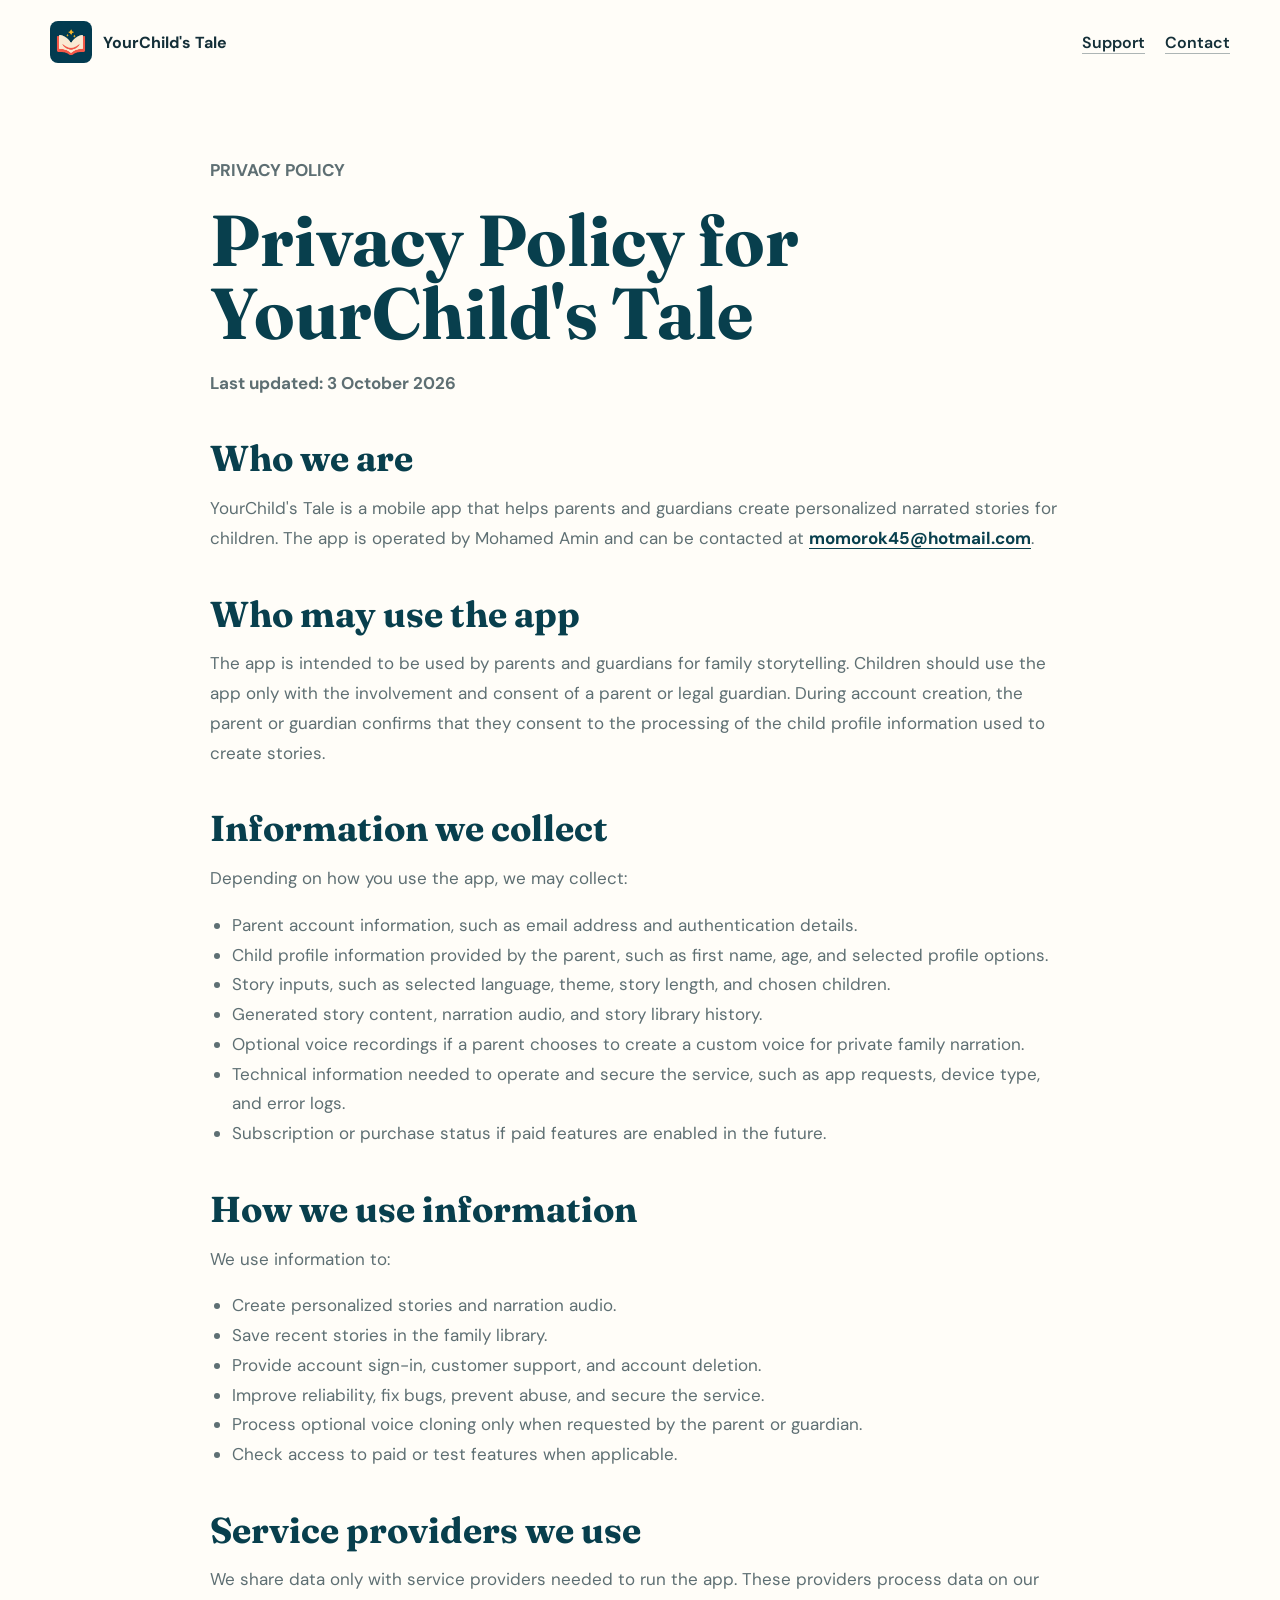
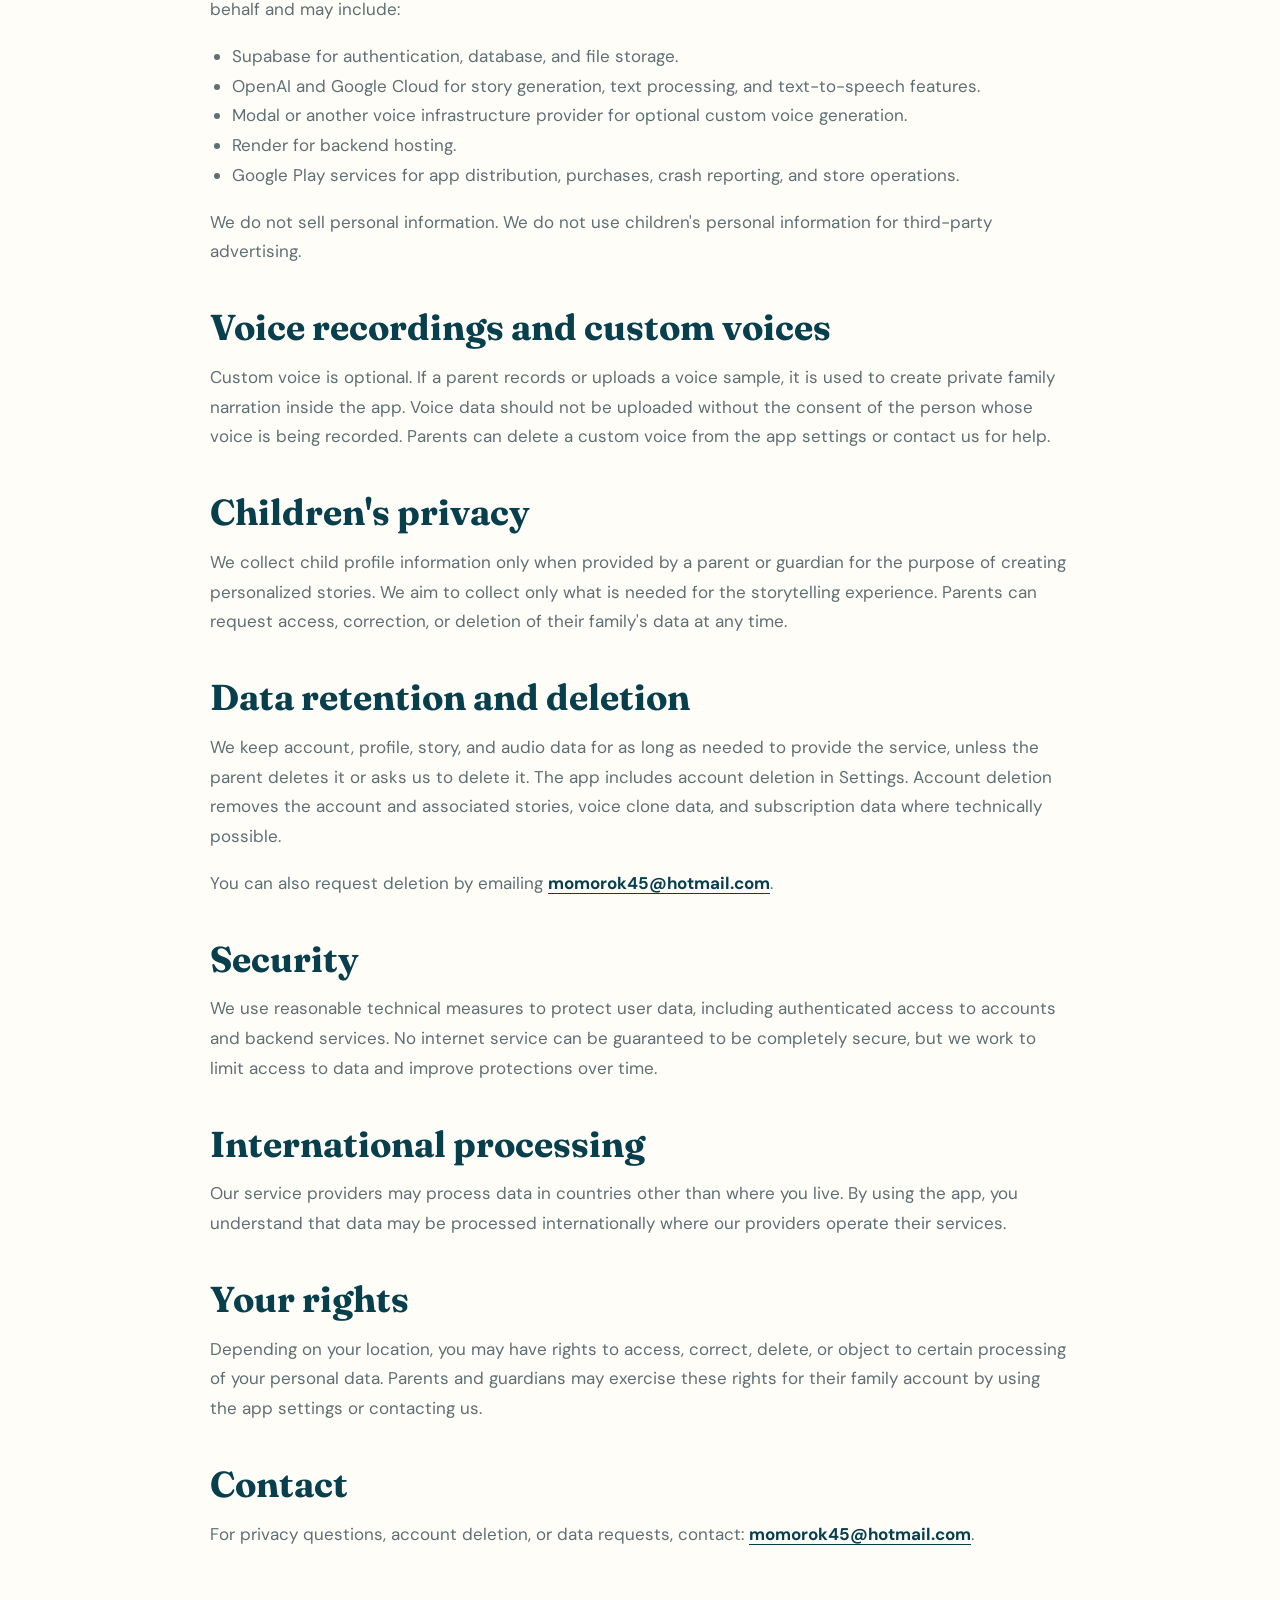
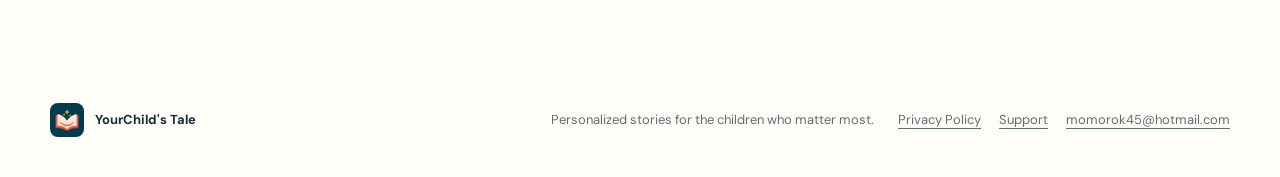
==== privacy.html @ 171b990e "Add privacy and support pages" ====
<!doctype html>
<html lang="en">
  <head>
    <meta charset="UTF-8" />
    <meta name="viewport" content="width=device-width, initial-scale=1.0" />
    <meta
      name="description"
      content="Privacy Policy for YourChild's Tale, a personalized narrated stories app for families."
    />
    <meta name="theme-color" content="#083f4d" />
    <title>Privacy Policy | YourChild's Tale</title>
    <link rel="icon" type="image/png" href="assets/logo.png" />
    <link rel="preconnect" href="https://fonts.googleapis.com" />
    <link rel="preconnect" href="https://fonts.gstatic.com" crossorigin />
    <link
      href="https://fonts.googleapis.com/css2?family=DM+Sans:wght@400;500;600;700&family=Fraunces:opsz,wght@9..144,600;9..144,700&display=swap"
      rel="stylesheet"
    />
    <link rel="stylesheet" href="styles.css" />
  </head>
  <body class="legal-page">
    <header class="site-header legal-header">
      <a class="brand" href="index.html" aria-label="YourChild's Tale home">
        <img src="assets/logo.png" alt="" />
        <span>YourChild's Tale</span>
      </a>
      <nav class="header-nav" aria-label="Legal navigation">
        <a class="header-link" href="support.html">Support</a>
        <a class="header-link" href="mailto:momorok45@hotmail.com">Contact</a>
      </nav>
    </header>

    <main class="legal">
      <p class="eyebrow">Privacy Policy</p>
      <h1>Privacy Policy for YourChild's Tale</h1>
      <p class="legal-updated">Last updated: 3 October 2026</p>

      <section>
        <h2>Who we are</h2>
        <p>
          YourChild's Tale is a mobile app that helps parents and guardians create
          personalized narrated stories for children. The app is operated by Mohamed Amin
          and can be contacted at <a href="mailto:momorok45@hotmail.com">momorok45@hotmail.com</a>.
        </p>
      </section>

      <section>
        <h2>Who may use the app</h2>
        <p>
          The app is intended to be used by parents and guardians for family storytelling.
          Children should use the app only with the involvement and consent of a parent or
          legal guardian. During account creation, the parent or guardian confirms that they
          consent to the processing of the child profile information used to create stories.
        </p>
      </section>

      <section>
        <h2>Information we collect</h2>
        <p>Depending on how you use the app, we may collect:</p>
        <ul>
          <li>Parent account information, such as email address and authentication details.</li>
          <li>Child profile information provided by the parent, such as first name, age, and selected profile options.</li>
          <li>Story inputs, such as selected language, theme, story length, and chosen children.</li>
          <li>Generated story content, narration audio, and story library history.</li>
          <li>Optional voice recordings if a parent chooses to create a custom voice for private family narration.</li>
          <li>Technical information needed to operate and secure the service, such as app requests, device type, and error logs.</li>
          <li>Subscription or purchase status if paid features are enabled in the future.</li>
        </ul>
      </section>

      <section>
        <h2>How we use information</h2>
        <p>We use information to:</p>
        <ul>
          <li>Create personalized stories and narration audio.</li>
          <li>Save recent stories in the family library.</li>
          <li>Provide account sign-in, customer support, and account deletion.</li>
          <li>Improve reliability, fix bugs, prevent abuse, and secure the service.</li>
          <li>Process optional voice cloning only when requested by the parent or guardian.</li>
          <li>Check access to paid or test features when applicable.</li>
        </ul>
      </section>

      <section>
        <h2>Service providers we use</h2>
        <p>
          We share data only with service providers needed to run the app. These providers
          process data on our behalf and may include:
        </p>
        <ul>
          <li>Supabase for authentication, database, and file storage.</li>
          <li>OpenAI and Google Cloud for story generation, text processing, and text-to-speech features.</li>
          <li>Modal or another voice infrastructure provider for optional custom voice generation.</li>
          <li>Render for backend hosting.</li>
          <li>Google Play services for app distribution, purchases, crash reporting, and store operations.</li>
        </ul>
        <p>
          We do not sell personal information. We do not use children's personal information
          for third-party advertising.
        </p>
      </section>

      <section>
        <h2>Voice recordings and custom voices</h2>
        <p>
          Custom voice is optional. If a parent records or uploads a voice sample, it is used
          to create private family narration inside the app. Voice data should not be uploaded
          without the consent of the person whose voice is being recorded. Parents can delete a
          custom voice from the app settings or contact us for help.
        </p>
      </section>

      <section>
        <h2>Children's privacy</h2>
        <p>
          We collect child profile information only when provided by a parent or guardian for
          the purpose of creating personalized stories. We aim to collect only what is needed
          for the storytelling experience. Parents can request access, correction, or deletion
          of their family's data at any time.
        </p>
      </section>

      <section>
        <h2>Data retention and deletion</h2>
        <p>
          We keep account, profile, story, and audio data for as long as needed to provide the
          service, unless the parent deletes it or asks us to delete it. The app includes account
          deletion in Settings. Account deletion removes the account and associated stories,
          voice clone data, and subscription data where technically possible.
        </p>
        <p>
          You can also request deletion by emailing
          <a href="mailto:momorok45@hotmail.com">momorok45@hotmail.com</a>.
        </p>
      </section>

      <section>
        <h2>Security</h2>
        <p>
          We use reasonable technical measures to protect user data, including authenticated
          access to accounts and backend services. No internet service can be guaranteed to be
          completely secure, but we work to limit access to data and improve protections over time.
        </p>
      </section>

      <section>
        <h2>International processing</h2>
        <p>
          Our service providers may process data in countries other than where you live. By using
          the app, you understand that data may be processed internationally where our providers
          operate their services.
        </p>
      </section>

      <section>
        <h2>Your rights</h2>
        <p>
          Depending on your location, you may have rights to access, correct, delete, or object to
          certain processing of your personal data. Parents and guardians may exercise these rights
          for their family account by using the app settings or contacting us.
        </p>
      </section>

      <section>
        <h2>Contact</h2>
        <p>
          For privacy questions, account deletion, or data requests, contact:
          <a href="mailto:momorok45@hotmail.com">momorok45@hotmail.com</a>.
        </p>
      </section>
    </main>

    <footer>
      <div class="brand footer-brand">
        <img src="assets/logo.png" alt="" />
        <span>YourChild's Tale</span>
      </div>
      <p>Personalized stories for the children who matter most.</p>
      <div class="footer-links">
        <a href="privacy.html">Privacy Policy</a>
        <a href="support.html">Support</a>
        <a href="mailto:momorok45@hotmail.com">momorok45@hotmail.com</a>
      </div>
    </footer>
  </body>
</html>
---- styles.css ----
:root {
  --ink: #142f38;
  --muted: #5e6f73;
  --deep: #083f4d;
  --deep-2: #0c5967;
  --coral: #fb5a4f;
  --gold: #ffbd32;
  --paper: #fffaf0;
  --white: #ffffff;
  --line: rgba(20, 47, 56, 0.14);
}

* {
  box-sizing: border-box;
}

html {
  scroll-behavior: smooth;
}

body {
  margin: 0;
  color: var(--ink);
  background: var(--paper);
  font-family: "DM Sans", sans-serif;
  letter-spacing: 0;
}

a {
  color: inherit;
}

.site-header {
  position: absolute;
  z-index: 10;
  top: 0;
  left: 50%;
  width: min(1180px, calc(100% - 40px));
  height: 84px;
  display: flex;
  align-items: center;
  justify-content: space-between;
  transform: translateX(-50%);
  color: var(--white);
}

.brand {
  display: inline-flex;
  align-items: center;
  gap: 11px;
  color: inherit;
  font-weight: 700;
  text-decoration: none;
}

.brand img {
  width: 42px;
  height: 42px;
  border-radius: 8px;
}

.header-nav {
  display: inline-flex;
  align-items: center;
  gap: 20px;
}

.header-link {
  font-weight: 600;
  text-underline-offset: 5px;
  text-decoration-color: rgba(255, 255, 255, 0.48);
}

.hero {
  min-height: 760px;
  padding: 130px max(24px, calc((100vw - 1180px) / 2)) 80px;
  display: grid;
  grid-template-columns: minmax(0, 1.04fr) minmax(360px, 0.96fr);
  align-items: center;
  gap: 64px;
  overflow: hidden;
  color: var(--white);
  background: var(--deep);
}

.hero-copy {
  position: relative;
  z-index: 2;
  max-width: 650px;
}

.eyebrow {
  margin: 0 0 18px;
  color: var(--coral);
  font-size: 13px;
  font-weight: 700;
  text-transform: uppercase;
}

.hero .eyebrow {
  color: #ffcec7;
}

h1,
h2 {
  margin: 0;
  font-family: "Fraunces", serif;
  font-weight: 700;
  line-height: 1.02;
}

h1 {
  max-width: 760px;
  font-size: clamp(58px, 7vw, 104px);
}

.hero-line {
  margin: 18px 0 0;
  color: var(--gold);
  font-family: "Fraunces", serif;
  font-size: clamp(24px, 3vw, 36px);
  font-weight: 600;
}

.hero-description {
  max-width: 590px;
  margin: 24px 0 0;
  color: rgba(255, 255, 255, 0.8);
  font-size: 19px;
  line-height: 1.65;
}

.hero-actions {
  display: flex;
  flex-wrap: wrap;
  gap: 12px;
  margin-top: 34px;
}

.button {
  min-height: 50px;
  padding: 0 22px;
  display: inline-flex;
  align-items: center;
  justify-content: center;
  border: 1px solid rgba(255, 255, 255, 0.25);
  border-radius: 6px;
  font-weight: 700;
  text-decoration: none;
  transition: transform 160ms ease, background 160ms ease;
}

.button:hover {
  transform: translateY(-2px);
}

.button-primary {
  border-color: var(--coral);
  background: var(--coral);
}

.button-secondary {
  background: transparent;
}

.languages {
  margin-top: 40px;
  display: flex;
  flex-wrap: wrap;
  gap: 10px 20px;
  color: rgba(255, 255, 255, 0.68);
  font-size: 14px;
  font-weight: 600;
}

.languages span:not(:last-child)::after {
  content: "·";
  margin-left: 20px;
  color: var(--gold);
}

.product-visual {
  position: relative;
  min-height: 560px;
  display: grid;
  place-items: center;
}

.orbit {
  position: absolute;
  border: 1px solid rgba(255, 255, 255, 0.12);
  border-radius: 50%;
}

.orbit-one {
  width: 490px;
  height: 490px;
}

.orbit-two {
  width: 610px;
  height: 610px;
  border-color: rgba(255, 189, 50, 0.14);
}

.phone {
  position: relative;
  z-index: 2;
  width: min(350px, 88vw);
  min-height: 610px;
  padding: 18px 20px 24px;
  border: 8px solid #17343c;
  border-radius: 36px;
  color: var(--ink);
  background: #fffaf2;
  box-shadow: 0 35px 80px rgba(0, 0, 0, 0.34);
  transform: rotate(2deg);
}

.phone-top {
  display: flex;
  justify-content: space-between;
  color: var(--muted);
  font-size: 11px;
  font-weight: 700;
}

.app-heading {
  margin-top: 24px;
  display: flex;
  align-items: center;
  gap: 12px;
}

.app-heading img {
  width: 48px;
  height: 48px;
  border-radius: 8px;
}

.app-heading small,
.children-row small {
  display: block;
  color: var(--muted);
  font-size: 10px;
  font-weight: 700;
}

.app-heading strong {
  display: block;
  margin-top: 3px;
  font-family: "Fraunces", serif;
  font-size: 21px;
}

.children-row {
  margin-top: 22px;
  padding: 12px;
  display: grid;
  grid-template-columns: 34px 1fr 34px 1fr;
  align-items: center;
  gap: 8px;
  border: 1px solid var(--line);
  border-radius: 7px;
  background: var(--white);
}

.avatar {
  width: 34px;
  height: 34px;
  display: grid;
  place-items: center;
  border-radius: 50%;
  color: var(--white);
  background: var(--coral);
  font-size: 12px;
  font-weight: 700;
}

.avatar.companion {
  background: var(--deep-2);
}

.story-art {
  height: 215px;
  margin-top: 18px;
  padding: 24px;
  display: flex;
  flex-direction: column;
  align-items: center;
  justify-content: center;
  border-radius: 7px;
  color: var(--white);
  text-align: center;
  background: #116373;
}

.story-art .stars {
  color: var(--gold);
  font-size: 22px;
}

.lantern {
  width: 56px;
  height: 78px;
  margin: 16px 0;
  display: grid;
  place-items: center;
  border: 4px solid var(--gold);
  border-radius: 24px 24px 10px 10px;
  color: var(--gold);
  box-shadow: 0 0 28px rgba(255, 189, 50, 0.5);
}

.story-art p {
  margin: 0;
  font-family: "Fraunces", serif;
  font-size: 16px;
}

.player {
  margin-top: 18px;
  display: grid;
  grid-template-columns: 44px 1fr auto;
  align-items: center;
  gap: 12px;
}

.player button {
  width: 44px;
  height: 44px;
  border: 0;
  border-radius: 50%;
  color: var(--white);
  background: var(--coral);
  cursor: default;
}

.wave {
  height: 36px;
  display: flex;
  align-items: center;
  gap: 4px;
}

.wave i {
  width: 3px;
  height: 12px;
  display: block;
  border-radius: 3px;
  background: var(--deep-2);
}

.wave i:nth-child(2n) { height: 24px; }
.wave i:nth-child(3n) { height: 32px; }
.wave i:nth-child(4n) { height: 18px; }

.player span {
  color: var(--muted);
  font-size: 11px;
}

.story-excerpt {
  margin: 17px 0 0;
  color: var(--muted);
  font-size: 12px;
  line-height: 1.55;
}

.signal-band {
  min-height: 150px;
  padding: 36px max(24px, calc((100vw - 1180px) / 2));
  display: grid;
  grid-template-columns: repeat(4, 1fr);
  gap: 20px;
  color: var(--white);
  background: var(--coral);
}

.signal-band div {
  min-width: 0;
  padding-left: 24px;
  border-left: 1px solid rgba(255, 255, 255, 0.35);
}

.signal-band strong,
.signal-band span {
  display: block;
}

.signal-band strong {
  font-family: "Fraunces", serif;
  font-size: 30px;
}

.signal-band span {
  margin-top: 5px;
  color: rgba(255, 255, 255, 0.78);
  font-size: 14px;
}

.experience {
  padding: 110px max(24px, calc((100vw - 1180px) / 2));
}

.section-intro {
  max-width: 780px;
}

h2 {
  font-size: clamp(38px, 5vw, 62px);
}

.section-intro > p:last-child,
.mission > div > p:last-of-type {
  max-width: 700px;
  margin: 24px 0 0;
  color: var(--muted);
  font-size: 18px;
  line-height: 1.7;
}

.steps {
  margin-top: 64px;
  display: grid;
  grid-template-columns: repeat(3, 1fr);
  border-top: 1px solid var(--line);
}

.steps article {
  padding: 34px 36px 12px 0;
}

.steps article + article {
  padding-left: 36px;
  border-left: 1px solid var(--line);
}

.steps span {
  color: var(--coral);
  font-size: 13px;
  font-weight: 700;
}

.steps h3 {
  margin: 28px 0 12px;
  font-family: "Fraunces", serif;
  font-size: 25px;
}

.steps p {
  margin: 0;
  color: var(--muted);
  line-height: 1.65;
}

.mission {
  padding: 90px max(24px, calc((100vw - 1180px) / 2));
  display: grid;
  grid-template-columns: minmax(240px, 0.7fr) minmax(0, 1.3fr);
  align-items: center;
  gap: 70px;
  color: var(--white);
  background: #102f37;
}

.mission-mark {
  min-height: 330px;
  display: grid;
  place-items: center;
  border: 1px solid rgba(255, 255, 255, 0.16);
  background: #0b4d5b;
}

.mission-mark img {
  width: min(230px, 70%);
  border-radius: 8px;
}

.mission a {
  display: inline-block;
  margin-top: 28px;
  color: var(--gold);
  font-weight: 700;
  text-underline-offset: 5px;
}

footer {
  padding: 36px max(24px, calc((100vw - 1180px) / 2));
  display: grid;
  grid-template-columns: 1fr auto auto;
  align-items: center;
  gap: 24px;
  color: var(--muted);
  background: #fffdf8;
  font-size: 13px;
}

.footer-brand {
  color: var(--ink);
}

.footer-brand img {
  width: 34px;
  height: 34px;
}

footer a {
  text-underline-offset: 4px;
}

.footer-links {
  display: inline-flex;
  align-items: center;
  gap: 18px;
  flex-wrap: wrap;
}

.legal-page {
  background: #fffdf8;
}

.legal-header {
  position: relative;
  left: auto;
  width: min(1180px, calc(100% - 40px));
  margin: 0 auto;
  transform: none;
  color: var(--ink);
}

.legal-header .header-link {
  text-decoration-color: rgba(20, 47, 56, 0.35);
}

.legal {
  width: min(860px, calc(100% - 40px));
  margin: 0 auto;
  padding: 72px 0 96px;
}

.legal h1 {
  max-width: 820px;
  color: var(--deep);
  font-size: clamp(46px, 7vw, 72px);
}

.legal h2 {
  margin-top: 42px;
  color: var(--deep);
  font-size: clamp(26px, 4vw, 36px);
}

.legal p,
.legal li {
  color: var(--muted);
  font-size: 17px;
  line-height: 1.75;
}

.legal ul {
  margin: 16px 0 0;
  padding-left: 22px;
}

.legal a {
  color: var(--deep);
  font-weight: 700;
  text-underline-offset: 4px;
}

.legal-updated {
  margin-top: 18px;
  color: var(--coral);
  font-weight: 700;
}

@media (max-width: 900px) {
  .hero {
    min-height: auto;
    grid-template-columns: 1fr;
    gap: 60px;
  }

  .hero-copy {
    padding-top: 40px;
  }

  .product-visual {
    min-height: 650px;
  }

  .signal-band {
    grid-template-columns: repeat(2, 1fr);
  }

  .steps {
    grid-template-columns: 1fr;
  }

  .steps article,
  .steps article + article {
    padding: 26px 0;
    border-left: 0;
    border-bottom: 1px solid var(--line);
  }

  .mission {
    grid-template-columns: 1fr;
  }

  footer {
    grid-template-columns: 1fr;
  }
}

@media (max-width: 560px) {
  .site-header {
    width: calc(100% - 32px);
  }

  .site-header .brand span {
    font-size: 14px;
  }

  .hero {
    padding: 118px 20px 54px;
  }

  h1 {
    font-size: 56px;
  }

  .hero-description {
    font-size: 17px;
  }

  .hero-actions,
  .button {
    width: 100%;
  }

  .languages span:not(:last-child)::after {
    display: none;
  }

  .product-visual {
    min-height: 615px;
  }

  .phone {
    transform: none;
  }

  .orbit-one {
    width: 400px;
    height: 400px;
  }

  .orbit-two {
    display: none;
  }

  .signal-band {
    grid-template-columns: 1fr 1fr;
    padding: 32px 20px;
  }

  .signal-band div {
    padding-left: 14px;
  }

  .experience,
  .mission {
    padding: 76px 20px;
  }

  .mission-mark {
    min-height: 260px;
  }

  footer {
    padding: 34px 20px;
  }
}

@media (prefers-reduced-motion: reduce) {
  html {
    scroll-behavior: auto;
  }

  .button {
    transition: none;
  }
}
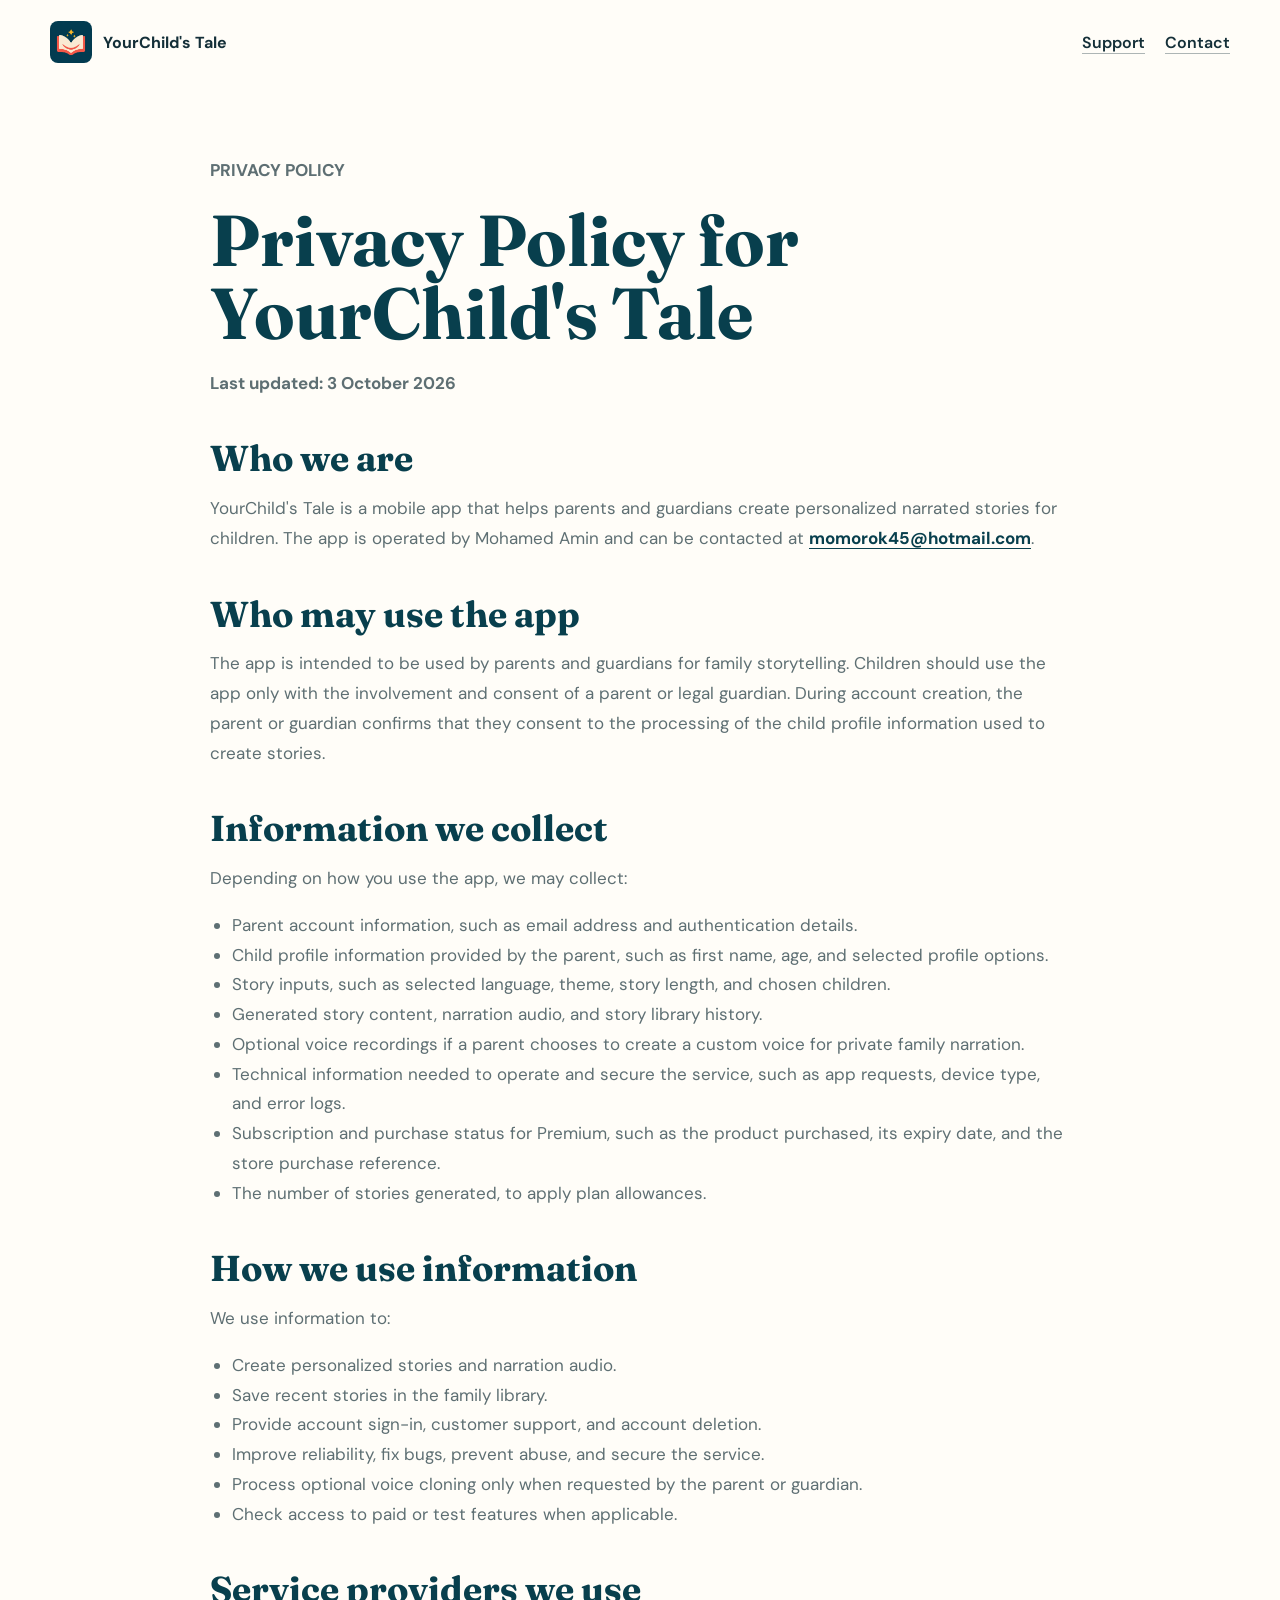
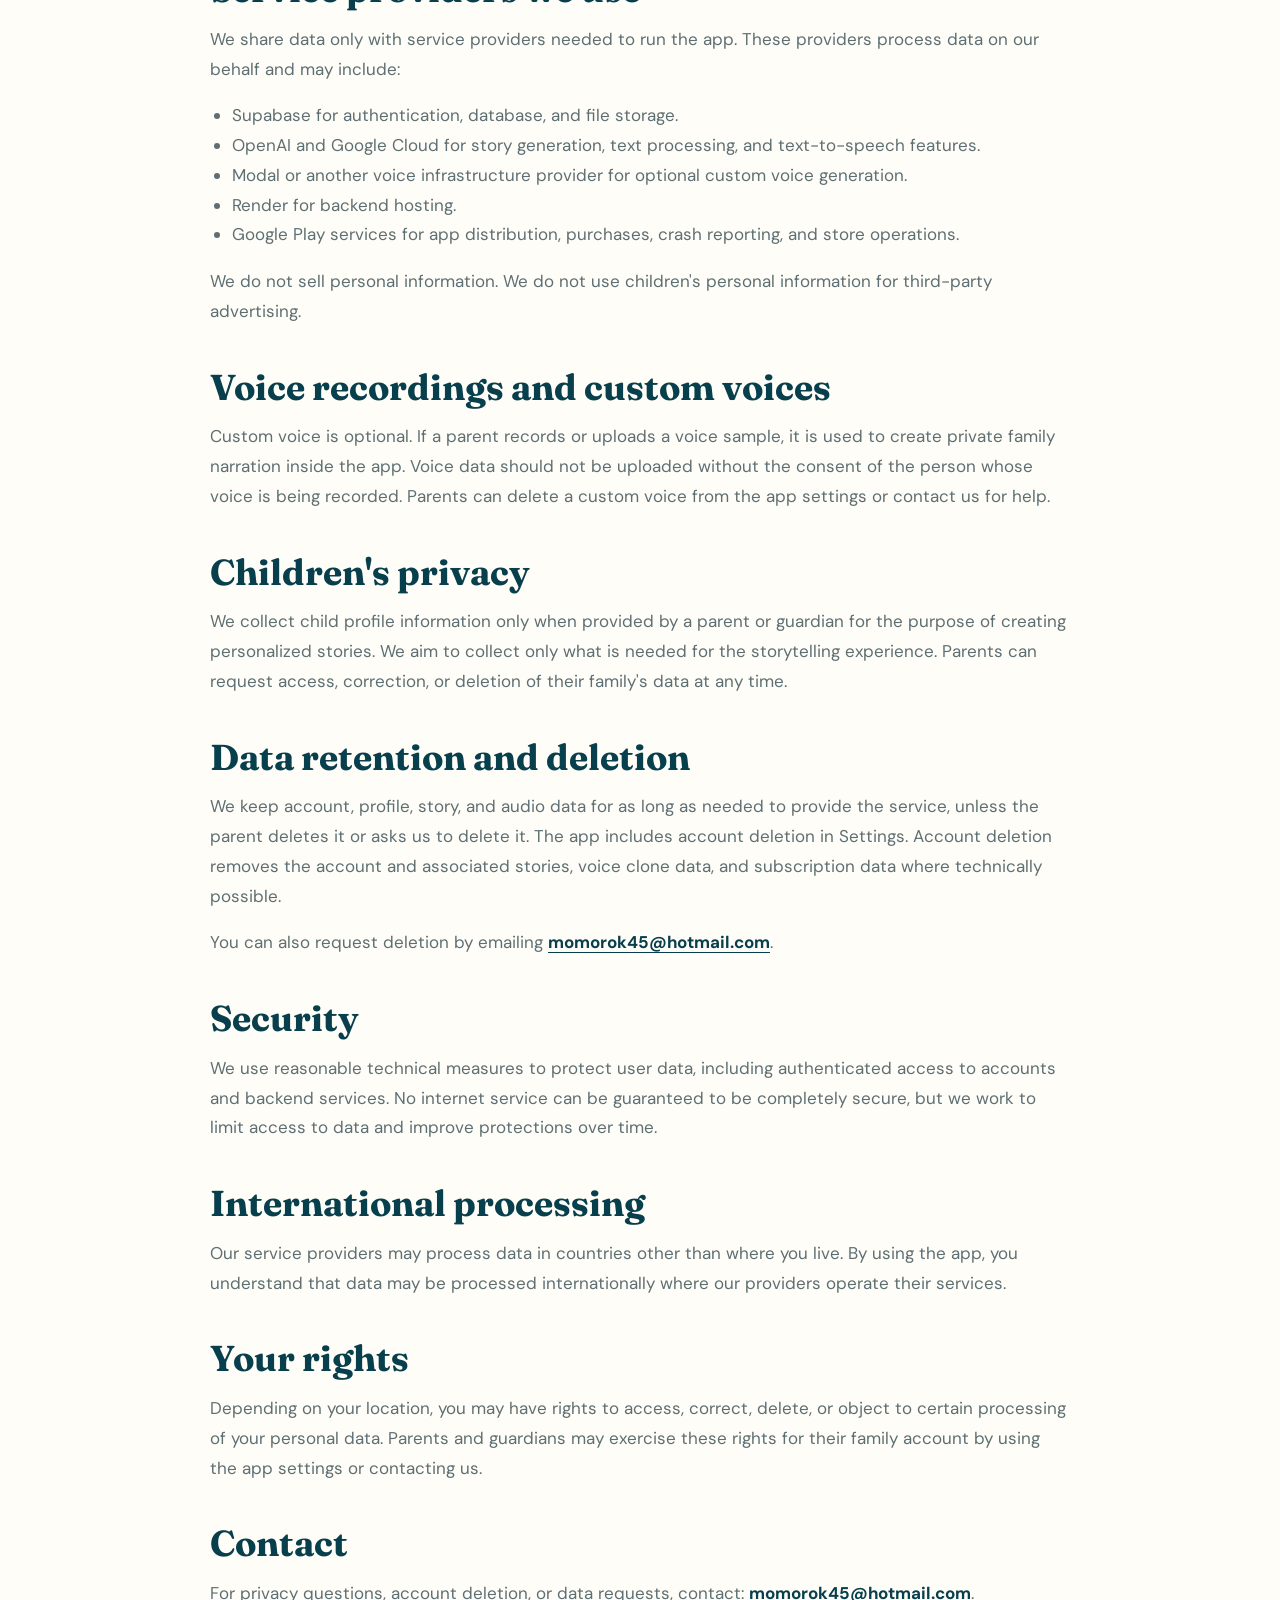
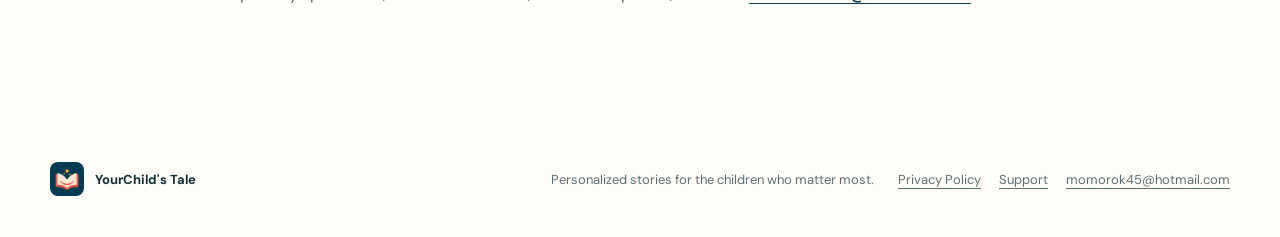
==== commit 1214fa01: "docs: describe plan allowances and the custom plan for organisations Co-Authored-By: Claude Opus 5.5" ====
--- a/privacy.html
+++ b/privacy.html
@@ -64,7 +64,8 @@
           <li>Generated story content, narration audio, and story library history.</li>
           <li>Optional voice recordings if a parent chooses to create a custom voice for private family narration.</li>
           <li>Technical information needed to operate and secure the service, such as app requests, device type, and error logs.</li>
-          <li>Subscription or purchase status if paid features are enabled in the future.</li>
+          <li>Subscription and purchase status for Premium, such as the product purchased, its expiry date, and the store purchase reference.</li>
+          <li>The number of stories generated, to apply plan allowances.</li>
         </ul>
       </section>
 
